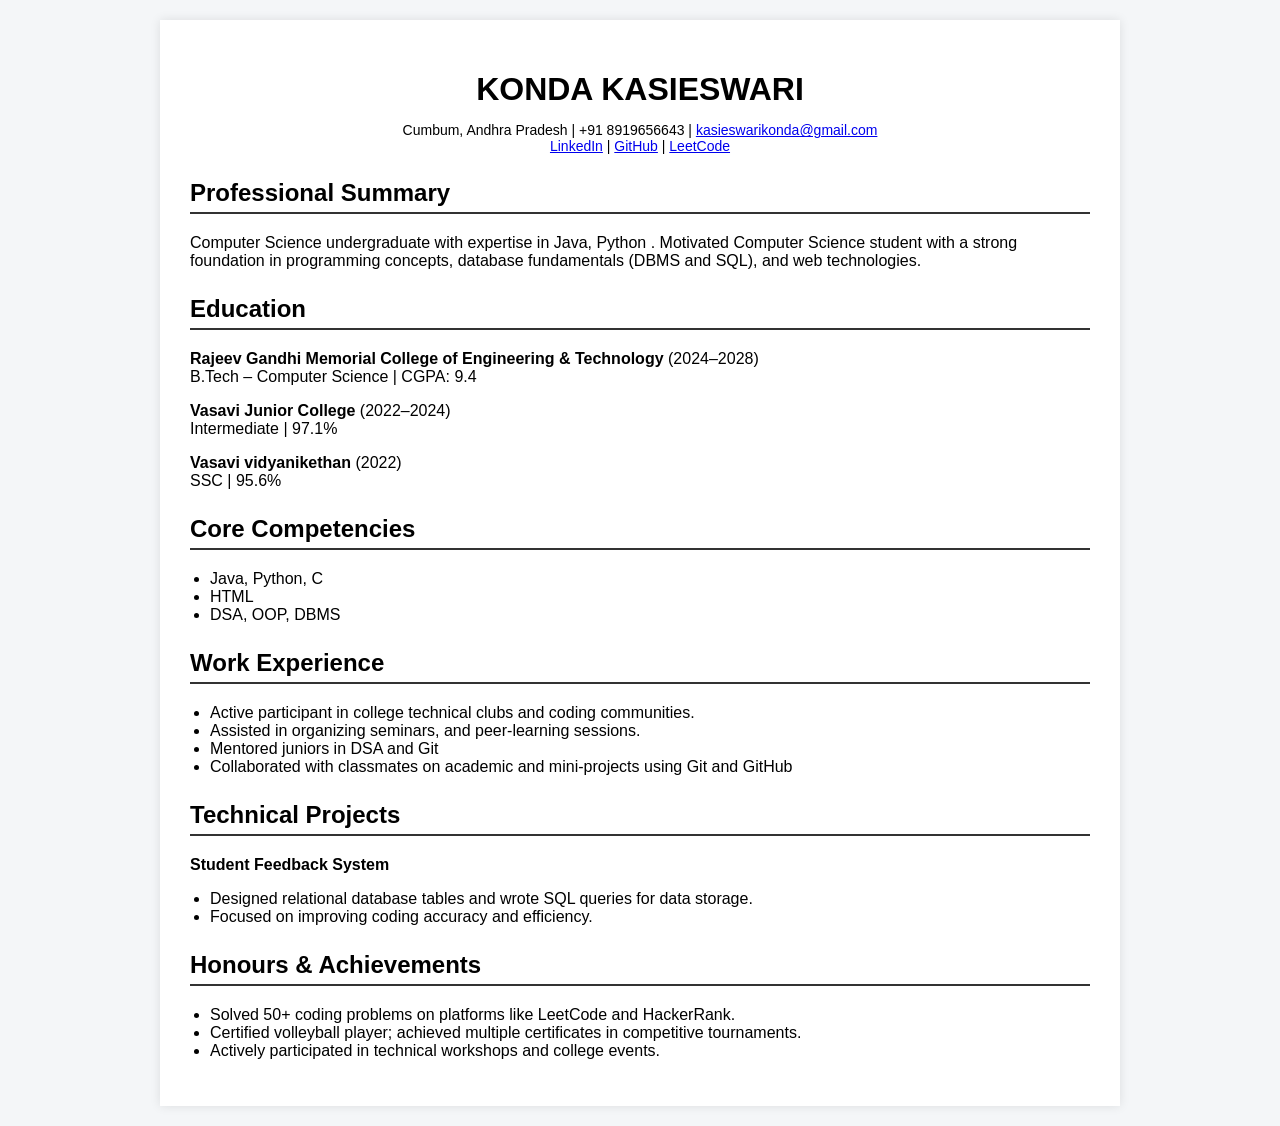
==== index.html @ b11b4c44 "Rename kasieswari.html to index.html" ====
<!DOCTYPE html>
<html lang="en">
<head>
    <meta charset="UTF-8">
    <title>Konda Kasieswari | Resume</title>
    <link rel="stylesheet" href="style.css">
</head>
<body>

<div class="container">

    <h1>KONDA KASIESWARI</h1>
    <p class="contact">
        Cumbum, Andhra Pradesh | +91 8919656643 | 
        <a href="mailto:kasieswarikonda@gmail.com">kasieswarikonda@gmail.com</a><br>
        <a href="https://www.linkedin.com/in/kasieswari-konda-53a319357/">LinkedIn</a> |
        <a href="https://github.com/kasieswarikonda">GitHub</a> |
        <a href="https://leetcode.com/u/kasieswari-16/">LeetCode</a>
    </p>

    <section>
        <h2>Professional Summary</h2>
        <p>
            Computer Science undergraduate with expertise in Java, Python .
            Motivated Computer Science student with a strong foundation in programming concepts, database fundamentals (DBMS and SQL), and web technologies. 
        </p>
    </section>

    <section>
        <h2>Education</h2>
        <p><strong>Rajeev Gandhi Memorial College of Engineering & Technology</strong> (2024–2028)<br>
        B.Tech – Computer Science | CGPA: 9.4</p>

        <p><strong>Vasavi Junior College</strong> (2022–2024)<br>
        Intermediate | 97.1%</p>

        <p><strong>Vasavi vidyanikethan</strong> (2022)<br>
        SSC | 95.6%</p>
    </section>

    <section>
        <h2>Core Competencies</h2>
        <ul>
            <li>Java, Python, C</li>
            <li>HTML</li>
            <li>DSA, OOP, DBMS</li>
        </ul>
    </section>

    <section>
        <h2>Work Experience</h2>
        <ul>
            <li>Active participant in college technical clubs and coding communities.
</li>
            <li>Assisted in organizing seminars, and peer-learning sessions.</li>
            <li>Mentored juniors in DSA and Git</li>
            <li>Collaborated with classmates on academic and mini-projects using Git and GitHub</li>
        </ul>
    </section>

    <section>
        <h2>Technical Projects</h2>
        <p><strong>Student Feedback System</strong></p>
        <ul>
            <li>Designed relational database tables and wrote SQL queries for data storage.</li>
            <li> Focused on improving coding accuracy and efficiency.</li>
            
        </ul>
    </section>

    <section>
        <h2>Honours & Achievements</h2>
        <ul>
            <li>Solved 50+ coding problems on platforms like LeetCode and HackerRank.</li>
            <li>Certified volleyball player; achieved multiple certificates in competitive tournaments.</li>
            <li>Actively participated in technical workshops and college events.</li>
        </ul>
    </section>

</div>

</body>
</html>
---- style.css ----
body {
    font-family: Arial, sans-serif;
    background: #f4f6f8;
    margin: 0;
    padding: 20px;
}

.container {
    max-width: 900px;
    background: white;
    margin: auto;
    padding: 30px;
    box-shadow: 0 0 10px rgba(0,0,0,0.1);
}

h1 {
    text-align: center;
    margin-bottom: 5px;
}

.contact {
    text-align: center;
    font-size: 14px;
}

section {
    margin-top: 25px;
}

h2 {
    border-bottom: 2px solid #333;
    padding-bottom: 5px;
}

ul {
    padding-left: 20px;
}
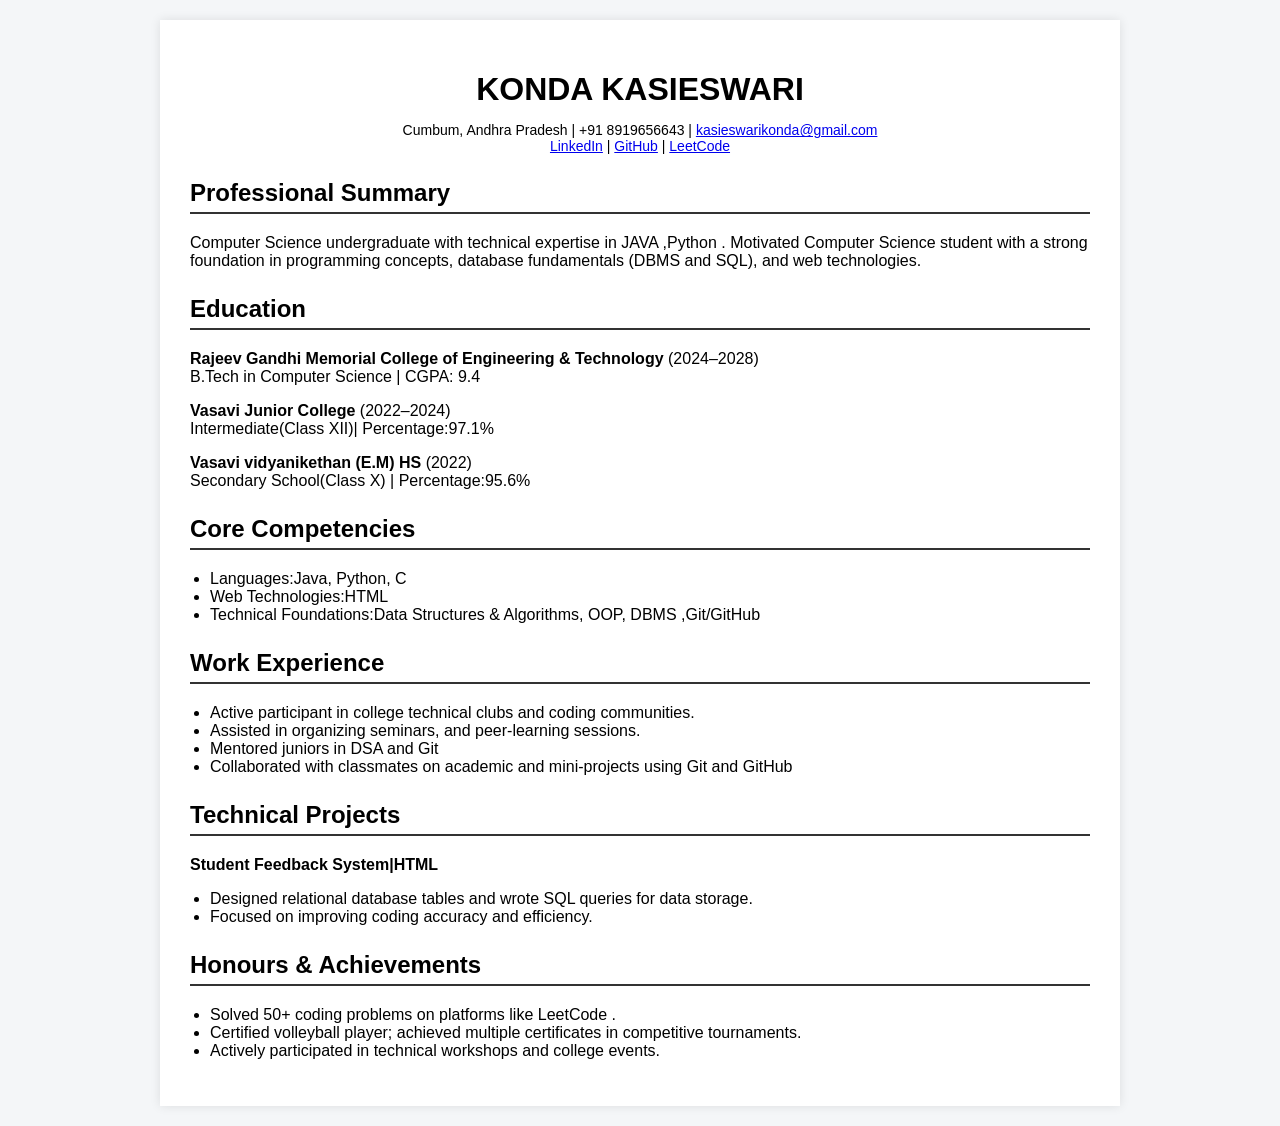
==== commit 616aa0dd: "Update index.html" ====
--- a/index.html
+++ b/index.html
@@ -21,7 +21,7 @@
     <section>
         <h2>Professional Summary</h2>
         <p>
-            Computer Science undergraduate with expertise in Java, Python .
+            Computer Science undergraduate with technical expertise in JAVA ,Python .
             Motivated Computer Science student with a strong foundation in programming concepts, database fundamentals (DBMS and SQL), and web technologies. 
         </p>
     </section>
@@ -29,21 +29,21 @@
     <section>
         <h2>Education</h2>
         <p><strong>Rajeev Gandhi Memorial College of Engineering & Technology</strong> (2024–2028)<br>
-        B.Tech – Computer Science | CGPA: 9.4</p>
+        B.Tech in Computer Science | CGPA: 9.4</p>
 
         <p><strong>Vasavi Junior College</strong> (2022–2024)<br>
-        Intermediate | 97.1%</p>
+        Intermediate(Class XII)| Percentage:97.1%</p>
 
-        <p><strong>Vasavi vidyanikethan</strong> (2022)<br>
-        SSC | 95.6%</p>
+        <p><strong>Vasavi vidyanikethan (E.M) HS </strong> (2022)<br>
+        Secondary School(Class X) | Percentage:95.6%</p>
     </section>
 
     <section>
         <h2>Core Competencies</h2>
         <ul>
-            <li>Java, Python, C</li>
-            <li>HTML</li>
-            <li>DSA, OOP, DBMS</li>
+            <li>Languages:Java, Python, C</li>
+            <li>Web Technologies:HTML</li>
+            <li>Technical Foundations:Data Structures & Algorithms, OOP, DBMS ,Git/GitHub</li>
         </ul>
     </section>
 
@@ -60,7 +60,7 @@
 
     <section>
         <h2>Technical Projects</h2>
-        <p><strong>Student Feedback System</strong></p>
+        <p><strong>Student Feedback System|HTML</strong></p>
         <ul>
             <li>Designed relational database tables and wrote SQL queries for data storage.</li>
             <li> Focused on improving coding accuracy and efficiency.</li>
@@ -71,7 +71,7 @@
     <section>
         <h2>Honours & Achievements</h2>
         <ul>
-            <li>Solved 50+ coding problems on platforms like LeetCode and HackerRank.</li>
+            <li>Solved 50+ coding problems on platforms like LeetCode .</li>
             <li>Certified volleyball player; achieved multiple certificates in competitive tournaments.</li>
             <li>Actively participated in technical workshops and college events.</li>
         </ul>
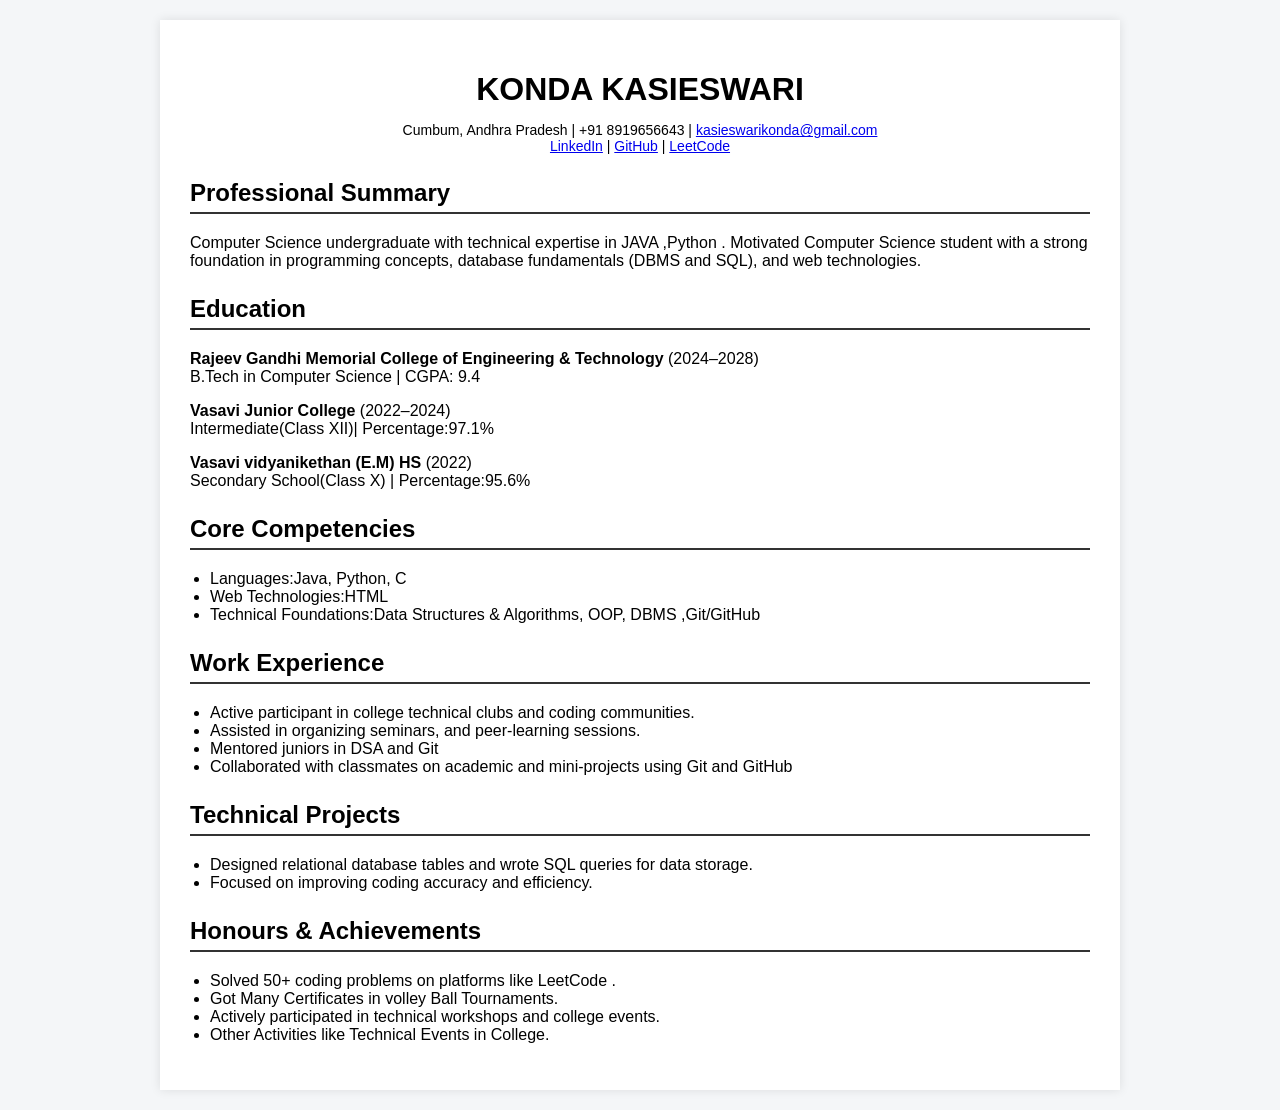
==== commit 4af96202: "Update index.html" ====
--- a/index.html
+++ b/index.html
@@ -60,7 +60,7 @@
 
     <section>
         <h2>Technical Projects</h2>
-        <p><strong>Student Feedback System|HTML</strong></p>
+        
         <ul>
             <li>Designed relational database tables and wrote SQL queries for data storage.</li>
             <li> Focused on improving coding accuracy and efficiency.</li>
@@ -72,8 +72,9 @@
         <h2>Honours & Achievements</h2>
         <ul>
             <li>Solved 50+ coding problems on platforms like LeetCode .</li>
-            <li>Certified volleyball player; achieved multiple certificates in competitive tournaments.</li>
+            <li>Got Many Certificates in volley Ball Tournaments.</li>
             <li>Actively participated in technical workshops and college events.</li>
+            <li>Other Activities like Technical Events in College.</li>
         </ul>
     </section>
 
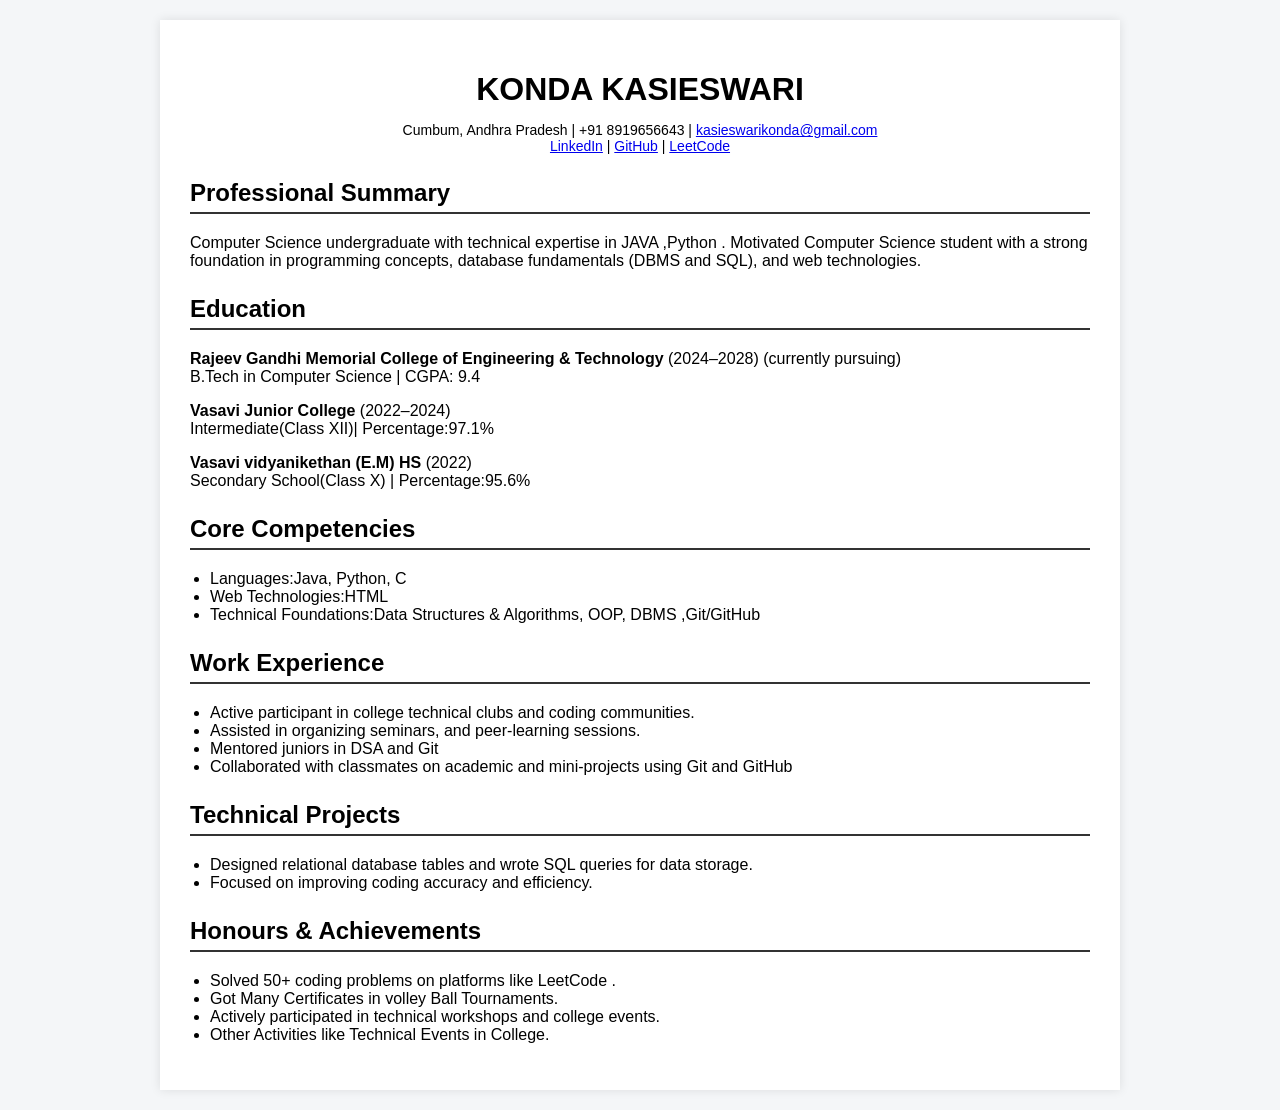
==== commit 4f987efd: "Update index.html" ====
--- a/index.html
+++ b/index.html
@@ -28,7 +28,7 @@
 
     <section>
         <h2>Education</h2>
-        <p><strong>Rajeev Gandhi Memorial College of Engineering & Technology</strong> (2024–2028)<br>
+        <p><strong>Rajeev Gandhi Memorial College of Engineering & Technology</strong> (2024–2028) (currently pursuing)<br>
         B.Tech in Computer Science | CGPA: 9.4</p>
 
         <p><strong>Vasavi Junior College</strong> (2022–2024)<br>
